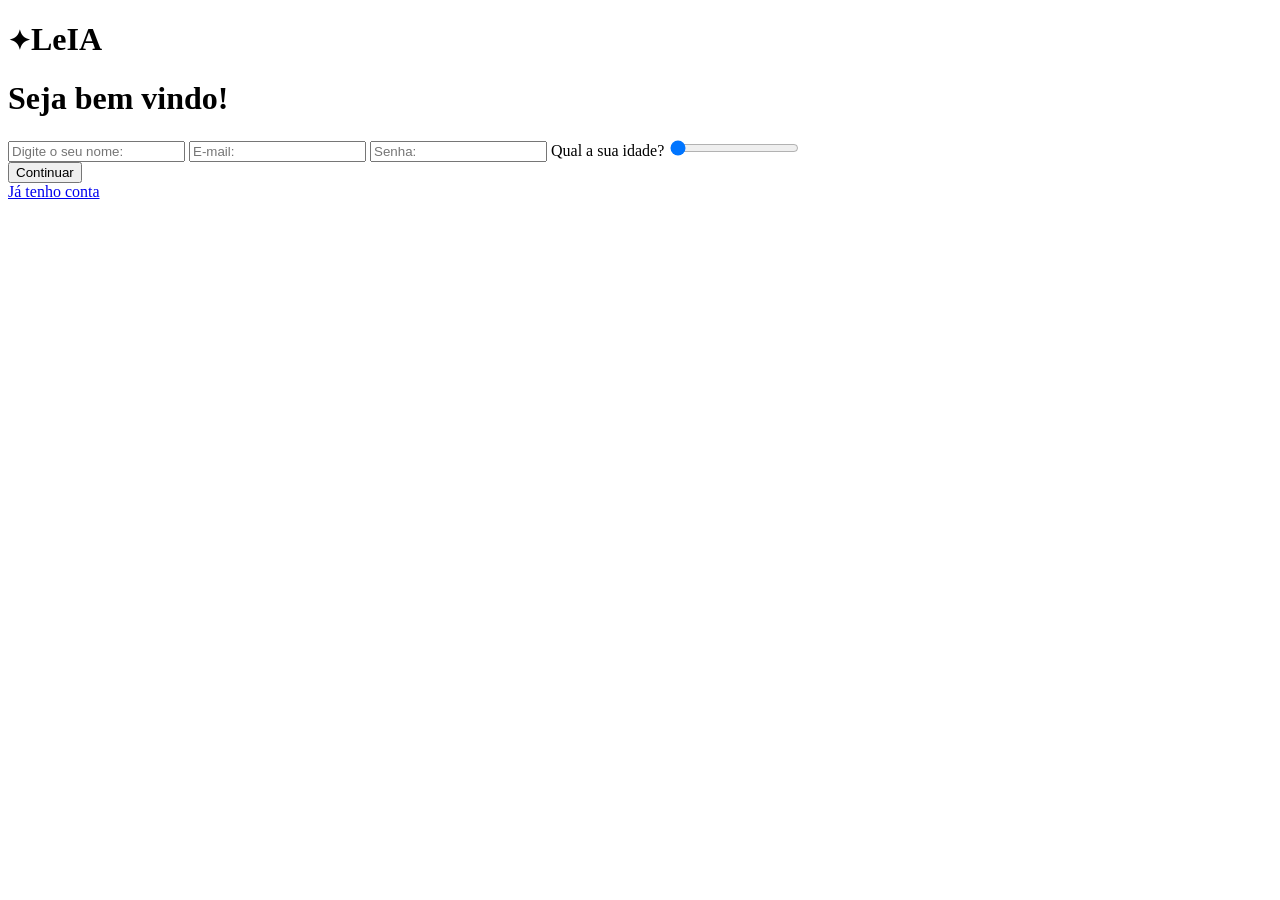
==== index.html @ 79de75a7 "Add files via upload" ====
<!doctype html><html lang="pt-BR"><head><meta charset="utf-8"><meta name="viewport" content="width=device-width,initial-scale=1"><link rel="preconnect" href="https://fonts.googleapis.com"><link href="https://fonts.googleapis.com/css2?family=Nunito:wght@400;700;800;900&display=swap" rel="stylesheet"><link rel="stylesheet" href="css/style.css"><title>LeIA – Criar conta</title></head><body data-page="index" class="no-nav"><h1 class="logo" aria-label="LeIA"><small>✦</small>Le<b>IA</b></h1>
<form id="form" novalidate><div class="panel"><h1>Seja bem vindo!</h1>
<input class="field" id="name" placeholder="Digite o seu nome:" aria-label="Nome" autocomplete="name">
<input class="field" id="email" type="email" placeholder="E-mail:" aria-label="E-mail" autocomplete="email">
<input class="field" id="pass" type="password" placeholder="Senha:" aria-label="Senha" autocomplete="new-password">
<label for="age">Qual a sua idade? <span id="ageOut"></span></label><input type="range" id="age" min="3" max="14" value="3"></div>
<button class="btn">Continuar</button></form><a class="link" href="login.html">Já tenho conta</a><script src="js/main.js"></script></body></html>
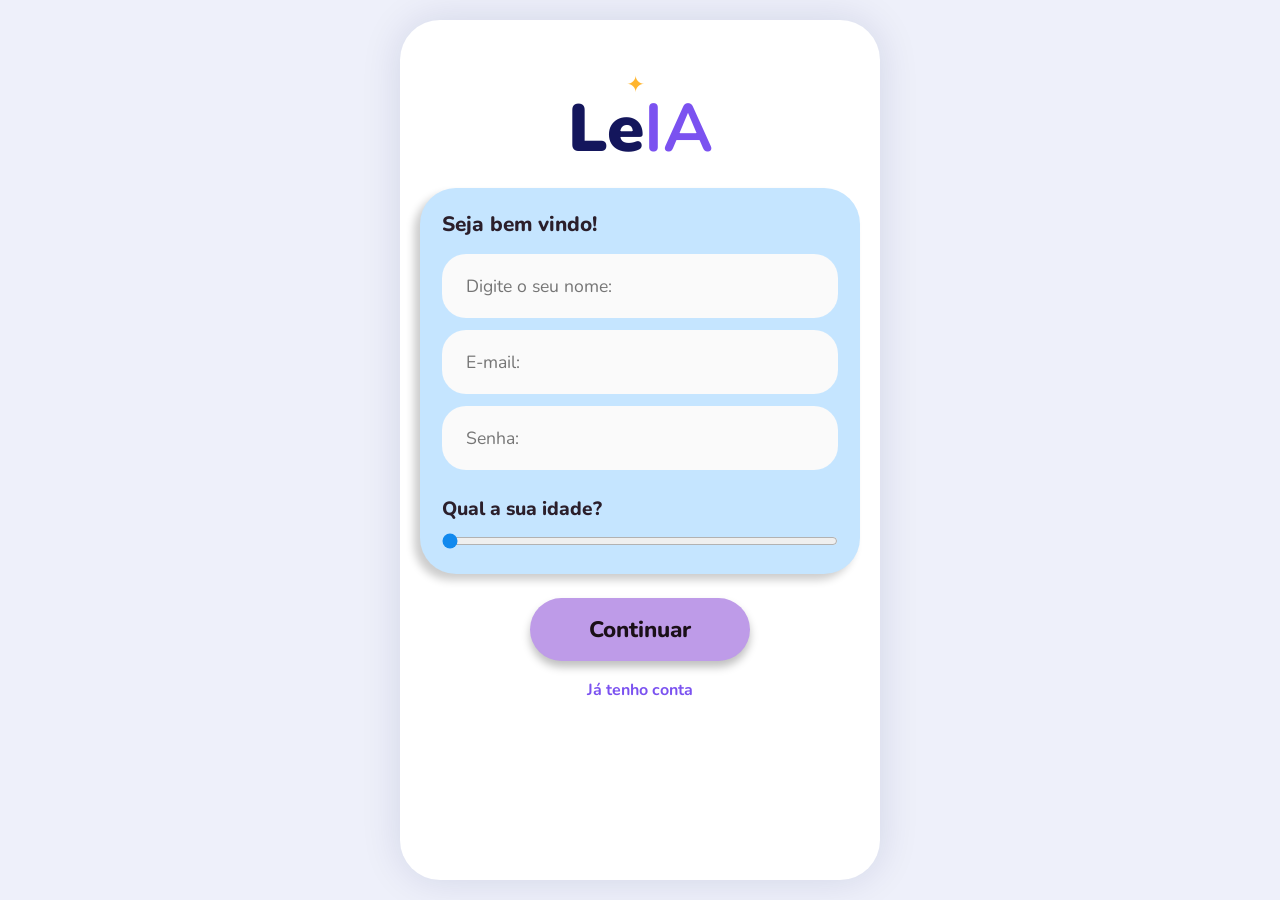
==== commit 0ac6804b: "Fix HTML structure and link stylesheet correctly" ====
--- a/index.html
+++ b/index.html
@@ -1,4 +1,4 @@
-<!doctype html><html lang="pt-BR"><head><meta charset="utf-8"><meta name="viewport" content="width=device-width,initial-scale=1"><link rel="preconnect" href="https://fonts.googleapis.com"><link href="https://fonts.googleapis.com/css2?family=Nunito:wght@400;700;800;900&display=swap" rel="stylesheet"><link rel="stylesheet" href="css/style.css"><title>LeIA – Criar conta</title></head><body data-page="index" class="no-nav"><h1 class="logo" aria-label="LeIA"><small>✦</small>Le<b>IA</b></h1>
+<!doctype html><html lang="pt-BR"><head><meta charset="utf-8"><meta name="viewport" content="width=device-width,initial-scale=1"><link rel="preconnect" href="https://fonts.googleapis.com"><link href="https://fonts.googleapis.com/css2?family=Nunito:wght@400;700;800;900&display=swap" rel="stylesheet"><link rel="stylesheet" href="style.css"><title>LeIA – Criar conta</title></head><body data-page="index" class="no-nav"><h1 class="logo" aria-label="LeIA"><small>✦</small>Le<b>IA</b></h1>
 <form id="form" novalidate><div class="panel"><h1>Seja bem vindo!</h1>
 <input class="field" id="name" placeholder="Digite o seu nome:" aria-label="Nome" autocomplete="name">
 <input class="field" id="email" type="email" placeholder="E-mail:" aria-label="E-mail" autocomplete="email">
--- a/style.css
+++ b/style.css
@@ -0,0 +1,69 @@
+:root{--navy:#14165c;--purple:#7b52f0;--lilac:#be9be8;--sky:#c5e5ff;--ink:#2b1f2b;--bg:#fff;--field:#fafafa;--blue-card:#b5deff;--green-card:#b4ebb4;--peach-card:#ffd3b0;--orange:#f07b20;--pink:#ff5eae;--yellow:#ffe066;--cyan:#87ddf0;--gold:#ffb52e;--r-lg:36px;--r-md:24px;--r-pill:999px;--shadow:0 6px 8px rgba(0,0,0,.25);--font:'Nunito',system-ui,sans-serif}
+*{box-sizing:border-box;margin:0}
+html{background:#eef0fa}
+body{font-family:var(--font);color:var(--ink);background:var(--bg);max-width:480px;min-height:100vh;margin:0 auto;padding:24px 20px 110px;position:relative;box-shadow:0 0 40px rgba(20,22,92,.12)}
+body.no-nav{padding-bottom:40px}
+a{color:inherit;text-decoration:none}
+button{font:inherit;cursor:pointer;border:0}
+:focus-visible{outline:3px solid var(--purple);outline-offset:2px}
+h1{font-size:2rem;font-weight:800}h2{font-size:1.35rem;font-weight:800;margin:20px 0 10px}
+.logo{display:block;text-align:center;font-size:4.2rem;font-weight:900;color:var(--navy);line-height:1;margin:30px 0 24px}
+.logo b{color:var(--purple)}.logo small{display:block;font-size:1.4rem;color:var(--gold);letter-spacing:.4em}
+.panel{background:var(--sky);border-radius:var(--r-lg);padding:22px;box-shadow:-6px 6px 8px rgba(0,0,0,.2)}
+.panel h1{font-size:1.3rem;margin-bottom:16px}
+.field{width:100%;background:var(--field);border:2px solid transparent;border-radius:var(--r-md);padding:18px 22px;font:inherit;font-size:1.1rem;margin-bottom:12px;color:#444}
+.field.invalid{border-color:#e03355}
+.err{color:#c21f43;font-weight:700;font-size:.9rem;margin:-6px 0 10px 8px;min-height:0}
+.panel label{font-weight:800;font-size:1.2rem;display:block;margin:14px 0 8px}
+input[type=range]{width:100%;accent-color:#1189ee;height:10px}
+.btn{display:block;margin:24px auto 0;min-width:220px;padding:16px 36px;border-radius:var(--r-pill);background:var(--lilac);font-weight:800;font-size:1.4rem;color:#1b1018;box-shadow:var(--shadow);text-align:center}
+.btn:hover{filter:brightness(1.06)}.btn:active{transform:translateY(2px)}
+.link{display:block;text-align:center;margin-top:18px;font-weight:700;color:var(--purple)}
+.top{display:flex;justify-content:space-between;align-items:center}
+.avatar{font-size:3rem;background:none}
+.hero{margin-top:14px;border-radius:var(--r-lg);height:210px;display:grid;place-items:center;background:repeating-linear-gradient(45deg,#ffe8c9 0 14px,#ffd1e6 14px 28px,#d4e6ff 28px 42px,#d8f5d0 42px 56px)}
+.hero a{width:170px;height:170px;border-radius:50%;background:#fff;display:grid;place-items:center;text-align:center;font-weight:900;font-size:1.3rem;border:8px solid transparent;background:linear-gradient(#fff,#fff) padding-box,conic-gradient(#ffc933,#ff9a1f,#ff5470,#9460a6,#5367b5,#13b5ea,#09c06c,#ffc933) border-box;box-shadow:var(--shadow)}
+.row{display:flex;gap:14px;overflow-x:auto;padding:4px 2px 14px;scroll-snap-type:x mandatory;margin:0 -20px;padding-inline:20px}
+.card{flex:0 0 220px;border-radius:var(--r-md);padding:10px;scroll-snap-align:start}
+.card .pic{height:100px;border-radius:16px;display:grid;place-items:center;font-size:3.2rem;margin-bottom:8px}
+.card h3{font-size:1rem;font-weight:800}.stars{color:var(--gold);letter-spacing:2px}.card p{font-size:.9rem;margin:4px 0}
+.pill{display:block;border-radius:var(--r-pill);padding:6px;text-align:center;font-weight:800;font-size:1.2rem;color:#fff;margin-top:6px}
+.rec{background:#fff;box-shadow:0 2px 8px rgba(0,0,0,.2)}
+.nav{position:fixed;bottom:0;left:50%;transform:translateX(-50%);width:100%;max-width:480px;background:#fff;display:flex;justify-content:space-around;padding:10px 6px 14px;border-top:1px solid #e5e5e5;box-shadow:0 -4px 10px rgba(0,0,0,.06);z-index:5}
+.nav a{display:flex;flex-direction:column;align-items:center;font-weight:700;color:#777;font-size:.95rem;padding:4px 10px;border-radius:14px}
+.nav a span{font-size:2rem;filter:grayscale(1)}.nav a.on{color:#000}.nav a.on span{filter:none}
+.reader-top{display:flex;align-items:center;gap:10px}.reader-top div{flex:1}.reader-top small{display:block}
+.round{width:54px;height:54px;border-radius:50%;background:#fff;box-shadow:var(--shadow);font-weight:900;font-size:1.1rem;display:grid;place-items:center}
+.scene{height:190px;border-radius:var(--r-lg);margin:14px 0;display:grid;place-items:center;font-size:5rem;background:linear-gradient(135deg,#2f6b3a,#9acb6c)}
+.para{background:#f5f5f5;border-radius:var(--r-lg);padding:22px 24px;margin-bottom:18px;box-shadow:0 5px 6px rgba(0,0,0,.2);line-height:1.5;font-size:var(--fs,1.1rem)}
+.ask{font-weight:800;color:#555;margin:10px 14px}
+.choice{display:block;width:100%;border-radius:var(--r-pill);padding:12px 16px;margin-bottom:12px;font-weight:800;font-size:1rem}
+.c1{background:var(--yellow);color:#8a6200}.c2{background:var(--cyan);color:#0a78c8}
+.choice[disabled]{opacity:.45;cursor:default}.choice.picked{opacity:1;outline:3px solid var(--navy)}
+.green{background:#93e08f;color:#14451a}
+.gen{background:linear-gradient(#e8c6ff,#9ca9ff);border-radius:var(--r-lg);padding:14px 16px 24px}
+.gen h2{text-align:center;color:var(--navy);margin:14px 0 -14px;position:relative;z-index:1;font-size:1.25rem}
+.tiles{background:#fff;border-radius:var(--r-lg);padding:26px 10px 12px;display:grid;grid-template-columns:repeat(4,1fr);gap:8px;margin-bottom:10px}
+.tile{border-radius:16px;padding:6px 2px;font-weight:800;font-size:.8rem;color:var(--navy);text-align:center}
+.tile span{display:block;font-size:2.1rem;background:#fff;border-radius:12px;margin-bottom:2px;padding:4px 0}
+.tile[aria-pressed=true]{outline:4px solid var(--navy);transform:scale(1.05)}
+.t0{background:#f2a65a}.t1{background:#7da0f0}.t2{background:#7be57b}.t3{background:#ef8a8a}
+.gen .field{margin-bottom:0;border-radius:var(--r-pill);padding:12px 20px;font-size:1.1rem;background:#fff}
+.diffs{display:grid;gap:8px;margin-top:8px}
+.diff{text-align:left;background:#ffe5a6;border:4px solid transparent;border-radius:var(--r-md);padding:10px 16px;font-size:.9rem}
+.diff b{display:block;font-size:1.05rem}.diff[aria-pressed=true]{border-color:var(--gold)}
+.gen .btn{background:#ffd884;color:#a85a00}
+.stats{display:grid;grid-template-columns:1fr 1fr;gap:12px}
+.stat{background:var(--sky);border-radius:var(--r-md);padding:16px;text-align:center}.stat b{display:block;font-size:2.2rem;color:var(--purple)}
+.bar{height:14px;background:#eee;border-radius:9px;overflow:hidden;margin:6px 0 12px}.bar i{display:block;height:100%;background:linear-gradient(90deg,var(--purple),var(--pink))}
+.badges{display:flex;gap:10px;flex-wrap:wrap}.badge{background:#fff3cf;border-radius:var(--r-md);padding:10px 14px;font-weight:800}.badge.off{filter:grayscale(1);opacity:.5}
+.search{margin:12px 0}.chips{display:flex;gap:8px;flex-wrap:wrap;margin-bottom:12px}
+.chip{padding:8px 16px;border-radius:var(--r-pill);background:#eee;font-weight:800}.chip[aria-pressed=true]{background:var(--purple);color:#fff}
+.grid{display:grid;grid-template-columns:1fr 1fr;gap:12px}.grid .card{flex:auto}
+.empty{text-align:center;padding:30px;color:#666;font-weight:700}
+dialog{border:0;border-radius:var(--r-lg);padding:26px;max-width:340px;box-shadow:0 10px 40px rgba(0,0,0,.35)}
+dialog::backdrop{background:rgba(20,22,92,.5)}dialog menu{display:flex;gap:10px;padding:0;margin-top:18px}dialog .btn{margin:0;min-width:0;flex:1;font-size:1rem;padding:12px}
+.toast{position:fixed;top:16px;left:50%;transform:translateX(-50%);background:var(--navy);color:#fff;padding:12px 22px;border-radius:var(--r-pill);font-weight:800;z-index:20}
+.spinner{width:64px;height:64px;border:8px solid #fff;border-top-color:var(--purple);border-radius:50%;animation:s 1s linear infinite;margin:40px auto}@keyframes s{to{rotate:360deg}}
+@media(prefers-reduced-motion:reduce){.spinner{animation:none}}
+@media(min-width:768px){body{margin-block:20px;border-radius:40px;min-height:calc(100vh - 40px)}}
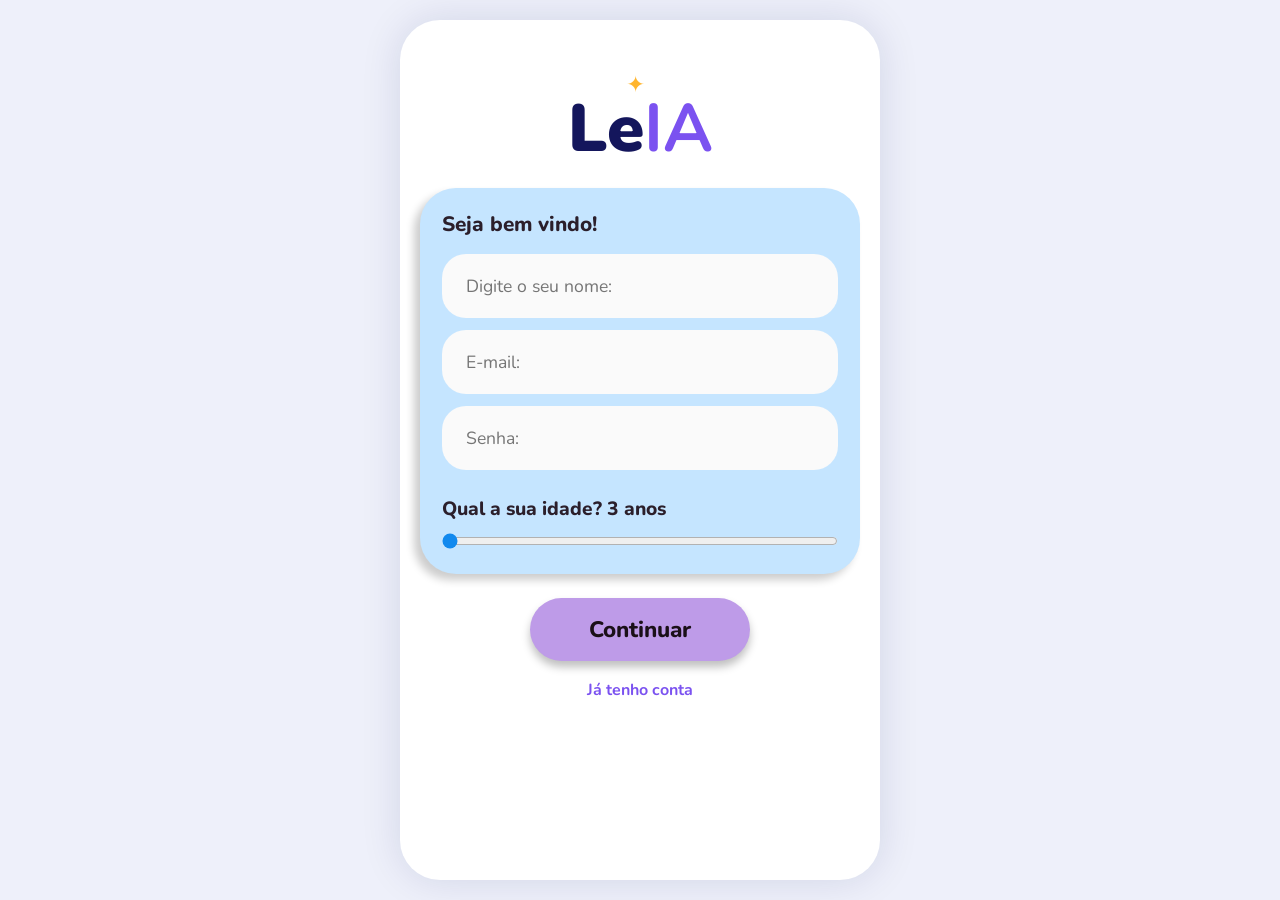
==== commit 5a179e9e: "Update script source path in index.html" ====
--- a/index.html
+++ b/index.html
@@ -4,4 +4,4 @@
 <input class="field" id="email" type="email" placeholder="E-mail:" aria-label="E-mail" autocomplete="email">
 <input class="field" id="pass" type="password" placeholder="Senha:" aria-label="Senha" autocomplete="new-password">
 <label for="age">Qual a sua idade? <span id="ageOut"></span></label><input type="range" id="age" min="3" max="14" value="3"></div>
-<button class="btn">Continuar</button></form><a class="link" href="login.html">Já tenho conta</a><script src="js/main.js"></script></body></html>
+<button class="btn">Continuar</button></form><a class="link" href="login.html">Já tenho conta</a><script src="main.js"></script></body></html>
